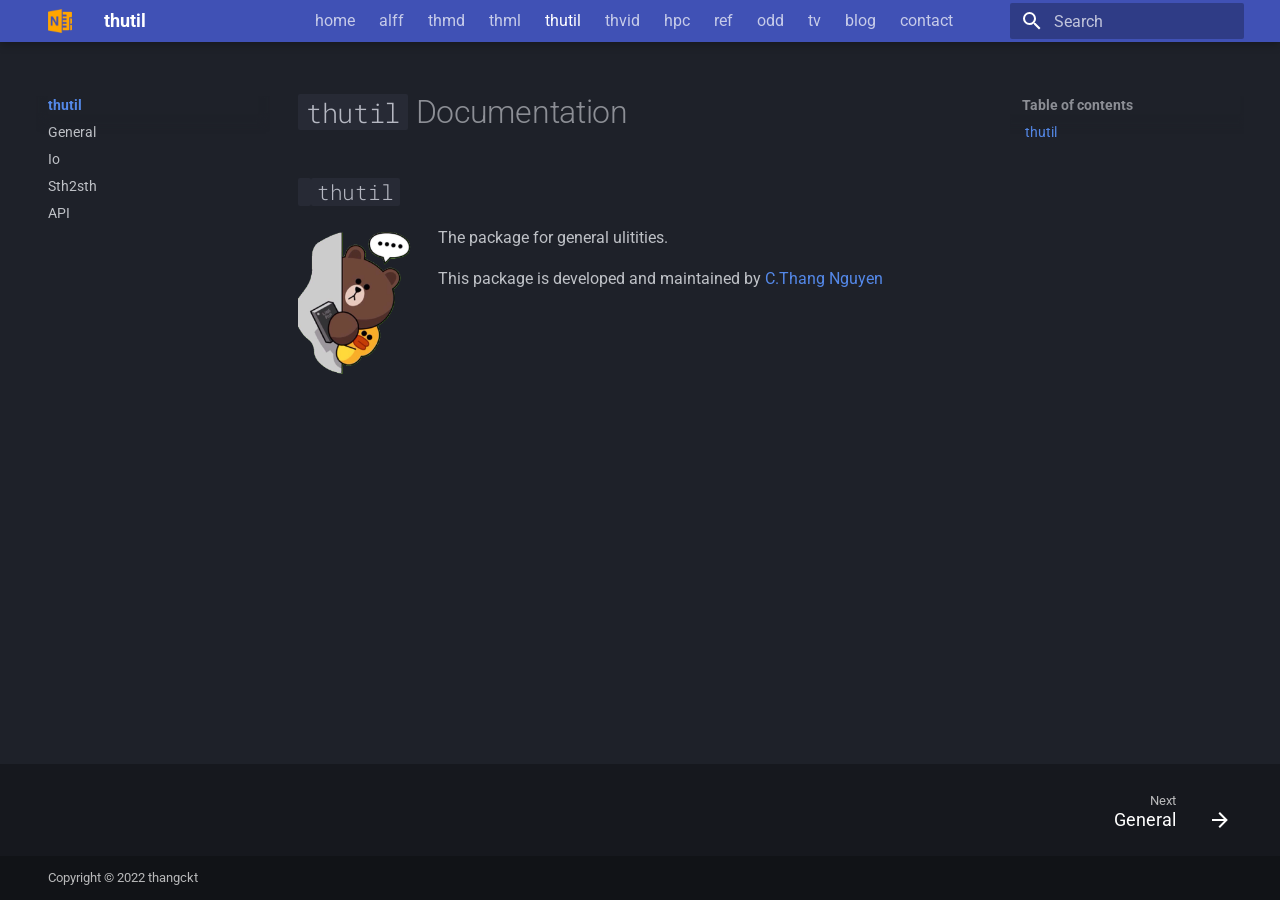
==== index.html @ 8fcb121e "Deployed 18be68b with MkDocs version: 1.6.1" ====
<!doctype html>
<html lang="en" class="no-js">
  <head>
    
      <meta charset="utf-8">
      <meta name="viewport" content="width=device-width,initial-scale=1">
      
      
        <meta name="author" content="C.Thang Nguyen">
      
      
      
      
        <link rel="next" href="general/">
      
      
      <link rel="icon" href="1images/one-note-128-o.png">
      <meta name="generator" content="mkdocs-1.6.1, mkdocs-material-9.5.34">
    
    
      
        <title>About - thutil</title>
      
    
    
      <link rel="stylesheet" href="assets/stylesheets/main.c56a4f2c.min.css">
      
        
        <link rel="stylesheet" href="assets/stylesheets/palette.06af60db.min.css">
      
      


    
    
      
    
    
      
        
        
        <link rel="preconnect" href="https://fonts.gstatic.com" crossorigin>
        <link rel="stylesheet" href="https://fonts.googleapis.com/css?family=Roboto:300,300i,400,400i,700,700i%7CRoboto+Mono:400,400i,700,700i&display=fallback">
        <style>:root{--md-text-font:"Roboto";--md-code-font:"Roboto Mono"}</style>
      
    
    
      <link rel="stylesheet" href="assets/_mkdocstrings.css">
    
      <link rel="stylesheet" href="_extra_theme/extra_css/full_width.css">
    
      <link rel="stylesheet" href="_extra_theme/extra_css/font_size.css">
    
    <script>__md_scope=new URL(".",location),__md_hash=e=>[...e].reduce(((e,_)=>(e<<5)-e+_.charCodeAt(0)),0),__md_get=(e,_=localStorage,t=__md_scope)=>JSON.parse(_.getItem(t.pathname+"."+e)),__md_set=(e,_,t=localStorage,a=__md_scope)=>{try{t.setItem(a.pathname+"."+e,JSON.stringify(_))}catch(e){}}</script>
    
      
  


  
  

<script id="__analytics">function __md_analytics(){function e(){dataLayer.push(arguments)}window.dataLayer=window.dataLayer||[],e("js",new Date),e("config","G-QM7DWGY7ZT"),document.addEventListener("DOMContentLoaded",(function(){document.forms.search&&document.forms.search.query.addEventListener("blur",(function(){this.value&&e("event","search",{search_term:this.value})}));document$.subscribe((function(){var t=document.forms.feedback;if(void 0!==t)for(var a of t.querySelectorAll("[type=submit]"))a.addEventListener("click",(function(a){a.preventDefault();var n=document.location.pathname,d=this.getAttribute("data-md-value");e("event","feedback",{page:n,data:d}),t.firstElementChild.disabled=!0;var r=t.querySelector(".md-feedback__note [data-md-value='"+d+"']");r&&(r.hidden=!1)})),t.hidden=!1})),location$.subscribe((function(t){e("config","G-QM7DWGY7ZT",{page_path:t.pathname})}))}));var t=document.createElement("script");t.async=!0,t.src="https://www.googletagmanager.com/gtag/js?id=G-QM7DWGY7ZT",document.getElementById("__analytics").insertAdjacentElement("afterEnd",t)}</script>
  
    <script>"undefined"!=typeof __md_analytics&&__md_analytics()</script>
  

    
    
    
  </head>
  
  
    
    
    
    
    
    <body dir="ltr" data-md-color-scheme="slate" data-md-color-primary="indigo" data-md-color-accent="indigo">
  
    
    <input class="md-toggle" data-md-toggle="drawer" type="checkbox" id="__drawer" autocomplete="off">
    <input class="md-toggle" data-md-toggle="search" type="checkbox" id="__search" autocomplete="off">
    <label class="md-overlay" for="__drawer"></label>
    <div data-md-component="skip">
      
        
        <a href="#thutil-documentation" class="md-skip">
          Skip to content
        </a>
      
    </div>
    <div data-md-component="announce">
      
    </div>
    
    
      

  

<header class="md-header md-header--shadow md-header--lifted" data-md-component="header">
  <nav class="md-header__inner md-grid" aria-label="Header">
    <a href="." title="thutil" class="md-header__button md-logo" aria-label="thutil" data-md-component="logo">
      
  <img src="1images/one-note-128-o.png" alt="logo">

    </a>
    <label class="md-header__button md-icon" for="__drawer">
      
      <svg xmlns="http://www.w3.org/2000/svg" viewBox="0 0 24 24"><path d="M3 6h18v2H3zm0 5h18v2H3zm0 5h18v2H3z"/></svg>
    </label>
    <div class="md-header__title" data-md-component="header-title">
      <div class="md-header__ellipsis">
        <div class="md-header__topic">
          <span class="md-ellipsis">
            thutil
          </span>
        </div>
        <div class="md-header__topic" data-md-component="header-topic">
          <span class="md-ellipsis">
            
              About
            
          </span>
        </div>
      </div>
    </div>
      
        
<nav class="md-tabs" aria-label="Tabs" data-md-component="tabs">
  <div class="md-grid">
    <ul class="md-tabs__list">
      
        
  
  
  
    <li class="md-tabs__item">
      <a href="http://thang.eu.org" class="md-tabs__link">
        
  
    
  
  home

      </a>
    </li>
  

      
        
  
  
  
    <li class="md-tabs__item">
      <a href="http://thang.eu.org/alff_doc" class="md-tabs__link">
        
  
    
  
  alff

      </a>
    </li>
  

      
        
  
  
  
    <li class="md-tabs__item">
      <a href="http://thang.eu.org/thmd_doc" class="md-tabs__link">
        
  
    
  
  thmd

      </a>
    </li>
  

      
        
  
  
  
    <li class="md-tabs__item">
      <a href="http://thang.eu.org/thml_doc" class="md-tabs__link">
        
  
    
  
  thml

      </a>
    </li>
  

      
        
  
  
    
  
  
    
    
      <li class="md-tabs__item md-tabs__item--active">
        <a href="." class="md-tabs__link">
          
  
    
  
  thutil

        </a>
      </li>
    
  

      
        
  
  
  
    <li class="md-tabs__item">
      <a href="http://thang.eu.org/thvid_doc" class="md-tabs__link">
        
  
    
  
  thvid

      </a>
    </li>
  

      
        
  
  
  
    <li class="md-tabs__item">
      <a href="http://thang.eu.org/cluster" class="md-tabs__link">
        
  
    
  
  hpc

      </a>
    </li>
  

      
        
  
  
  
    <li class="md-tabs__item">
      <a href="http://thang.eu.org/ref" class="md-tabs__link">
        
  
    
  
  ref

      </a>
    </li>
  

      
        
  
  
  
    <li class="md-tabs__item">
      <a href="http://thang.eu.org/odd" class="md-tabs__link">
        
  
    
  
  odd

      </a>
    </li>
  

      
        
  
  
  
    <li class="md-tabs__item">
      <a href="http://thang.eu.org/tv" class="md-tabs__link">
        
  
    
  
  tv

      </a>
    </li>
  

      
        
  
  
  
    <li class="md-tabs__item">
      <a href="http://thang.eu.org/blog" class="md-tabs__link">
        
  
    
  
  blog

      </a>
    </li>
  

      
        
  
  
  
    <li class="md-tabs__item">
      <a href="http://thang.eu.org/contact" class="md-tabs__link">
        
  
    
  
  contact

      </a>
    </li>
  

      
    </ul>
  </div>
</nav>
      
    
      
    
    
    
    
      <label class="md-header__button md-icon" for="__search">
        
        <svg xmlns="http://www.w3.org/2000/svg" viewBox="0 0 24 24"><path d="M9.5 3A6.5 6.5 0 0 1 16 9.5c0 1.61-.59 3.09-1.56 4.23l.27.27h.79l5 5-1.5 1.5-5-5v-.79l-.27-.27A6.52 6.52 0 0 1 9.5 16 6.5 6.5 0 0 1 3 9.5 6.5 6.5 0 0 1 9.5 3m0 2C7 5 5 7 5 9.5S7 14 9.5 14 14 12 14 9.5 12 5 9.5 5"/></svg>
      </label>
      <div class="md-search" data-md-component="search" role="dialog">
  <label class="md-search__overlay" for="__search"></label>
  <div class="md-search__inner" role="search">
    <form class="md-search__form" name="search">
      <input type="text" class="md-search__input" name="query" aria-label="Search" placeholder="Search" autocapitalize="off" autocorrect="off" autocomplete="off" spellcheck="false" data-md-component="search-query" required>
      <label class="md-search__icon md-icon" for="__search">
        
        <svg xmlns="http://www.w3.org/2000/svg" viewBox="0 0 24 24"><path d="M9.5 3A6.5 6.5 0 0 1 16 9.5c0 1.61-.59 3.09-1.56 4.23l.27.27h.79l5 5-1.5 1.5-5-5v-.79l-.27-.27A6.52 6.52 0 0 1 9.5 16 6.5 6.5 0 0 1 3 9.5 6.5 6.5 0 0 1 9.5 3m0 2C7 5 5 7 5 9.5S7 14 9.5 14 14 12 14 9.5 12 5 9.5 5"/></svg>
        
        <svg xmlns="http://www.w3.org/2000/svg" viewBox="0 0 24 24"><path d="M20 11v2H8l5.5 5.5-1.42 1.42L4.16 12l7.92-7.92L13.5 5.5 8 11z"/></svg>
      </label>
      <nav class="md-search__options" aria-label="Search">
        
        <button type="reset" class="md-search__icon md-icon" title="Clear" aria-label="Clear" tabindex="-1">
          
          <svg xmlns="http://www.w3.org/2000/svg" viewBox="0 0 24 24"><path d="M19 6.41 17.59 5 12 10.59 6.41 5 5 6.41 10.59 12 5 17.59 6.41 19 12 13.41 17.59 19 19 17.59 13.41 12z"/></svg>
        </button>
      </nav>
      
        <div class="md-search__suggest" data-md-component="search-suggest"></div>
      
    </form>
    <div class="md-search__output">
      <div class="md-search__scrollwrap" tabindex="0" data-md-scrollfix>
        <div class="md-search-result" data-md-component="search-result">
          <div class="md-search-result__meta">
            Initializing search
          </div>
          <ol class="md-search-result__list" role="presentation"></ol>
        </div>
      </div>
    </div>
  </div>
</div>
    
    
  </nav>
  
</header>
    
    <div class="md-container" data-md-component="container">
      
      
      
      
      <main class="md-main" data-md-component="main">
        <div class="md-main__inner md-grid">
          
            
              
              <div class="md-sidebar md-sidebar--primary" data-md-component="sidebar" data-md-type="navigation" >
                <div class="md-sidebar__scrollwrap">
                  <div class="md-sidebar__inner">
                    


  


<nav class="md-nav md-nav--primary md-nav--lifted" aria-label="Navigation" data-md-level="0">
  <label class="md-nav__title" for="__drawer">
    <a href="." title="thutil" class="md-nav__button md-logo" aria-label="thutil" data-md-component="logo">
      
  <img src="1images/one-note-128-o.png" alt="logo">

    </a>
    thutil
  </label>
  
  <ul class="md-nav__list" data-md-scrollfix>
    
      
      
  
  
  
  
    <li class="md-nav__item">
      <a href="http://thang.eu.org" class="md-nav__link">
        
  
  <span class="md-ellipsis">
    home
  </span>
  

      </a>
    </li>
  

    
      
      
  
  
  
  
    <li class="md-nav__item">
      <a href="http://thang.eu.org/alff_doc" class="md-nav__link">
        
  
  <span class="md-ellipsis">
    alff
  </span>
  

      </a>
    </li>
  

    
      
      
  
  
  
  
    <li class="md-nav__item">
      <a href="http://thang.eu.org/thmd_doc" class="md-nav__link">
        
  
  <span class="md-ellipsis">
    thmd
  </span>
  

      </a>
    </li>
  

    
      
      
  
  
  
  
    <li class="md-nav__item">
      <a href="http://thang.eu.org/thml_doc" class="md-nav__link">
        
  
  <span class="md-ellipsis">
    thml
  </span>
  

      </a>
    </li>
  

    
      
      
  
  
    
  
  
  
    
    
      
        
          
        
      
        
      
        
      
        
      
        
      
    
    
      
        
        
      
      
    
    
    <li class="md-nav__item md-nav__item--active md-nav__item--section md-nav__item--nested">
      
        
        
        <input class="md-nav__toggle md-toggle " type="checkbox" id="__nav_5" checked>
        
          
          
          <div class="md-nav__link md-nav__container">
            <a href="." class="md-nav__link md-nav__link--active">
              
  
  <span class="md-ellipsis">
    thutil
  </span>
  

            </a>
            
              
              <label class="md-nav__link md-nav__link--active" for="__nav_5" id="__nav_5_label" tabindex="">
                <span class="md-nav__icon md-icon"></span>
              </label>
            
          </div>
        
        <nav class="md-nav" data-md-level="1" aria-labelledby="__nav_5_label" aria-expanded="true">
          <label class="md-nav__title" for="__nav_5">
            <span class="md-nav__icon md-icon"></span>
            thutil
          </label>
          <ul class="md-nav__list" data-md-scrollfix>
            
              
            
              
                
  
  
  
  
    <li class="md-nav__item">
      <a href="general/" class="md-nav__link">
        
  
  <span class="md-ellipsis">
    General
  </span>
  

      </a>
    </li>
  

              
            
              
                
  
  
  
  
    <li class="md-nav__item">
      <a href="io/" class="md-nav__link">
        
  
  <span class="md-ellipsis">
    Io
  </span>
  

      </a>
    </li>
  

              
            
              
                
  
  
  
  
    <li class="md-nav__item">
      <a href="sth2sth/" class="md-nav__link">
        
  
  <span class="md-ellipsis">
    Sth2sth
  </span>
  

      </a>
    </li>
  

              
            
              
                
  
  
  
  
    <li class="md-nav__item">
      <a href="api/" class="md-nav__link">
        
  
  <span class="md-ellipsis">
    API
  </span>
  

      </a>
    </li>
  

              
            
          </ul>
        </nav>
      
    </li>
  

    
      
      
  
  
  
  
    <li class="md-nav__item">
      <a href="http://thang.eu.org/thvid_doc" class="md-nav__link">
        
  
  <span class="md-ellipsis">
    thvid
  </span>
  

      </a>
    </li>
  

    
      
      
  
  
  
  
    <li class="md-nav__item">
      <a href="http://thang.eu.org/cluster" class="md-nav__link">
        
  
  <span class="md-ellipsis">
    hpc
  </span>
  

      </a>
    </li>
  

    
      
      
  
  
  
  
    <li class="md-nav__item">
      <a href="http://thang.eu.org/ref" class="md-nav__link">
        
  
  <span class="md-ellipsis">
    ref
  </span>
  

      </a>
    </li>
  

    
      
      
  
  
  
  
    <li class="md-nav__item">
      <a href="http://thang.eu.org/odd" class="md-nav__link">
        
  
  <span class="md-ellipsis">
    odd
  </span>
  

      </a>
    </li>
  

    
      
      
  
  
  
  
    <li class="md-nav__item">
      <a href="http://thang.eu.org/tv" class="md-nav__link">
        
  
  <span class="md-ellipsis">
    tv
  </span>
  

      </a>
    </li>
  

    
      
      
  
  
  
  
    <li class="md-nav__item">
      <a href="http://thang.eu.org/blog" class="md-nav__link">
        
  
  <span class="md-ellipsis">
    blog
  </span>
  

      </a>
    </li>
  

    
      
      
  
  
  
  
    <li class="md-nav__item">
      <a href="http://thang.eu.org/contact" class="md-nav__link">
        
  
  <span class="md-ellipsis">
    contact
  </span>
  

      </a>
    </li>
  

    
  </ul>
</nav>
                  </div>
                </div>
              </div>
            
            
              
              <div class="md-sidebar md-sidebar--secondary" data-md-component="sidebar" data-md-type="toc" >
                <div class="md-sidebar__scrollwrap">
                  <div class="md-sidebar__inner">
                    

<nav class="md-nav md-nav--secondary" aria-label="Table of contents">
  
  
  
    
  
  
    <label class="md-nav__title" for="__toc">
      <span class="md-nav__icon md-icon"></span>
      Table of contents
    </label>
    <ul class="md-nav__list" data-md-component="toc" data-md-scrollfix>
      
        <li class="md-nav__item">
  <a href="#thutil" class="md-nav__link">
    <span class="md-ellipsis">
      <code class="doc-symbol doc-symbol-toc doc-symbol-module"></code>&nbsp;thutil
    </span>
  </a>
  
</li>
      
    </ul>
  
</nav>
                  </div>
                </div>
              </div>
            
          
          
            <div class="md-content" data-md-component="content">
              <article class="md-content__inner md-typeset">
                
                  


<h1 id="thutil-documentation"><code>thutil</code> Documentation<a class="headerlink" href="#thutil-documentation" title="Permanent link">&para;</a></h1>


<div class="doc doc-object doc-module">



<h2 id="thutil" class="doc doc-heading">
<code class="doc-symbol doc-symbol-heading doc-symbol-module"></code>            <code>thutil</code>


<a href="#thutil" class="headerlink" title="Permanent link">&para;</a></h2>

    <div class="doc doc-contents first">

        <p><img src="./1images/bear_line.png" style="float: left; margin-right: 20px" width="120" /></p>
<p>The package for general ulitities.</p>
<p>This package is developed and maintained by <a href="https://thangckt.github.io">C.Thang Nguyen</a></p>












  <div class="doc doc-children">











  </div>

    </div>

</div>









  




                
              </article>
            </div>
          
          
<script>var target=document.getElementById(location.hash.slice(1));target&&target.name&&(target.checked=target.name.startsWith("__tabbed_"))</script>
        </div>
        
          <button type="button" class="md-top md-icon" data-md-component="top" hidden>
  
  <svg xmlns="http://www.w3.org/2000/svg" viewBox="0 0 24 24"><path d="M13 20h-2V8l-5.5 5.5-1.42-1.42L12 4.16l7.92 7.92-1.42 1.42L13 8z"/></svg>
  Back to top
</button>
        
      </main>
      
        <footer class="md-footer">
  
    
      
      <nav class="md-footer__inner md-grid" aria-label="Footer" >
        
        
          
          <a href="general/" class="md-footer__link md-footer__link--next" aria-label="Next: General">
            <div class="md-footer__title">
              <span class="md-footer__direction">
                Next
              </span>
              <div class="md-ellipsis">
                General
              </div>
            </div>
            <div class="md-footer__button md-icon">
              
              <svg xmlns="http://www.w3.org/2000/svg" viewBox="0 0 24 24"><path d="M4 11v2h12l-5.5 5.5 1.42 1.42L19.84 12l-7.92-7.92L10.5 5.5 16 11z"/></svg>
            </div>
          </a>
        
      </nav>
    
  
  <div class="md-footer-meta md-typeset">
    <div class="md-footer-meta__inner md-grid">
      <div class="md-copyright">
  
    <div class="md-copyright__highlight">
      Copyright &copy; 2022 <a href="https://thangckt.github.io">thangckt</a>
    </div>
  
  
</div>
      
    </div>
  </div>
</footer>
      
    </div>
    <div class="md-dialog" data-md-component="dialog">
      <div class="md-dialog__inner md-typeset"></div>
    </div>
    
    
    <script id="__config" type="application/json">{"base": ".", "features": ["content.code.annotate", "navigation.indexes", "navigation.tracking", "navigation.top", "search.suggest", "toc.follow", "navigation.tabs", "navigation.tabs.sticky", "navigation.tabs.header", "navigation.footer"], "search": "assets/javascripts/workers/search.07f07601.min.js", "translations": {"clipboard.copied": "Copied to clipboard", "clipboard.copy": "Copy to clipboard", "search.result.more.one": "1 more on this page", "search.result.more.other": "# more on this page", "search.result.none": "No matching documents", "search.result.one": "1 matching document", "search.result.other": "# matching documents", "search.result.placeholder": "Type to start searching", "search.result.term.missing": "Missing", "select.version": "Select version"}}</script>
    
    
      <script src="assets/javascripts/bundle.9b94f2f7.min.js"></script>
      
        <script src="1thang_js/gas_ip_logger.js"></script>
      
    
  </body>
</html>
---- _extra_theme/extra_css/full_width.css ----
/* Maximum space for text block */
.md-grid {
  max-width: 95%;
  /* or 100%, if you want to stretch to full-width */
}

/* @media only screen and (min-width: 76.25em) {
    .md-main__inner {
      max-width: none;
    }
    .md-sidebar--primary {
      left: 0;
    }
    .md-sidebar--secondary {
      right: 0;
      margin-left: 0;
      -webkit-transform: none;
      transform: none;
    }
  } */


/* Reduce height of header bar */
.md-header__inner,
.md-header__title,
.md-tabs__list,
.md-tabs__item {
  height: 42px;
}

.md-header__title {
  line-height: 42px;
}

.md-tabs__item {
  line-height: 9px;
}

.md-tabs__item a {
  font-size: 12pt;
}

/* .md-tabs__item {
    padding-left: .6rem;
    padding-right: .6rem;
  } */
---- _extra_theme/extra_css/font_size.css ----
/*Change font size in admonition */
.md-typeset .admonition{
  font-size: 16px;
}


/*Change font size in table */
/* https://github.com/squidfunk/mkdocs-material/discussions/3380 */
.md-typeset table:not([class]) {
  font-size: 16px;
}
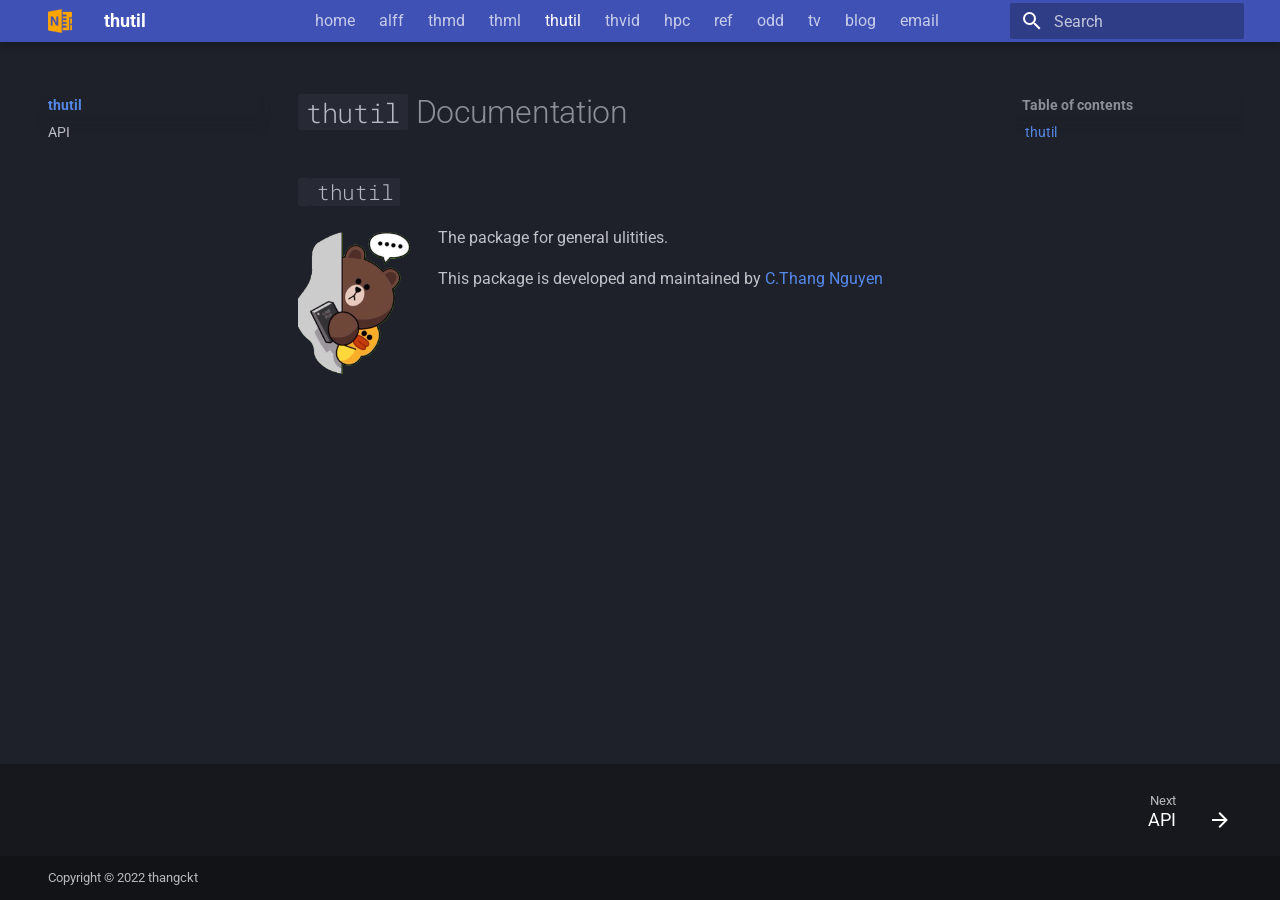
==== commit 5269cfa8: "Deployed 656a2e9 with MkDocs version: 1.6.1" ====
--- a/index.html
+++ b/index.html
@@ -12,7 +12,7 @@
       
       
       
-        <link rel="next" href="general/">
+        <link rel="next" href="api/">
       
       
       <link rel="icon" href="1images/one-note-128-o.png">
@@ -330,12 +330,12 @@
   
   
     <li class="md-tabs__item">
-      <a href="http://thang.eu.org/contact" class="md-tabs__link">
-        
-  
-    
-  
-  contact
+      <a href="http://thang.eu.org/email" class="md-tabs__link">
+        
+  
+    
+  
+  email
 
       </a>
     </li>
@@ -524,12 +524,6 @@
       
         
       
-        
-      
-        
-      
-        
-      
     
     
       
@@ -581,69 +575,6 @@
   
   
     <li class="md-nav__item">
-      <a href="general/" class="md-nav__link">
-        
-  
-  <span class="md-ellipsis">
-    General
-  </span>
-  
-
-      </a>
-    </li>
-  
-
-              
-            
-              
-                
-  
-  
-  
-  
-    <li class="md-nav__item">
-      <a href="io/" class="md-nav__link">
-        
-  
-  <span class="md-ellipsis">
-    Io
-  </span>
-  
-
-      </a>
-    </li>
-  
-
-              
-            
-              
-                
-  
-  
-  
-  
-    <li class="md-nav__item">
-      <a href="sth2sth/" class="md-nav__link">
-        
-  
-  <span class="md-ellipsis">
-    Sth2sth
-  </span>
-  
-
-      </a>
-    </li>
-  
-
-              
-            
-              
-                
-  
-  
-  
-  
-    <li class="md-nav__item">
       <a href="api/" class="md-nav__link">
         
   
@@ -792,11 +723,11 @@
   
   
     <li class="md-nav__item">
-      <a href="http://thang.eu.org/contact" class="md-nav__link">
-        
-  
-  <span class="md-ellipsis">
-    contact
+      <a href="http://thang.eu.org/email" class="md-nav__link">
+        
+  
+  <span class="md-ellipsis">
+    email
   </span>
   
 
@@ -940,13 +871,13 @@
         
         
           
-          <a href="general/" class="md-footer__link md-footer__link--next" aria-label="Next: General">
+          <a href="api/" class="md-footer__link md-footer__link--next" aria-label="Next: API">
             <div class="md-footer__title">
               <span class="md-footer__direction">
                 Next
               </span>
               <div class="md-ellipsis">
-                General
+                API
               </div>
             </div>
             <div class="md-footer__button md-icon">
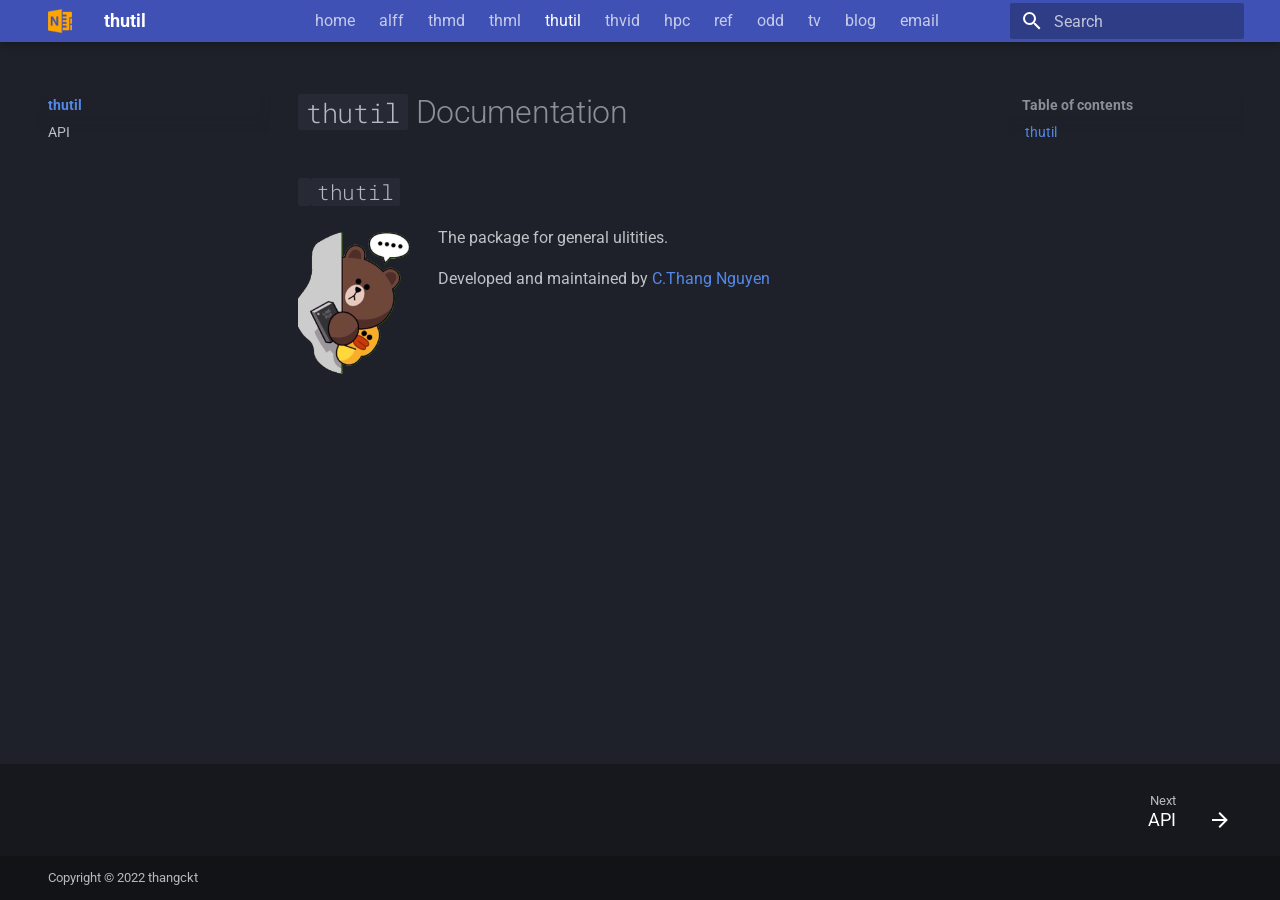
==== commit eafad0f4: "Deployed efe0136 with MkDocs version: 1.6.1" ====
--- a/index.html
+++ b/index.html
@@ -16,7 +16,7 @@
       
       
       <link rel="icon" href="1images/one-note-128-o.png">
-      <meta name="generator" content="mkdocs-1.6.1, mkdocs-material-9.5.34">
+      <meta name="generator" content="mkdocs-1.6.1, mkdocs-material-9.5.48">
     
     
       
@@ -24,7 +24,7 @@
       
     
     
-      <link rel="stylesheet" href="assets/stylesheets/main.c56a4f2c.min.css">
+      <link rel="stylesheet" href="assets/stylesheets/main.bc3117d7.min.css">
       
         
         <link rel="stylesheet" href="assets/stylesheets/palette.06af60db.min.css">
@@ -803,7 +803,7 @@
 
         <p><img src="./1images/bear_line.png" style="float: left; margin-right: 20px" width="120" /></p>
 <p>The package for general ulitities.</p>
-<p>This package is developed and maintained by <a href="https://thangckt.github.io">C.Thang Nguyen</a></p>
+<p>Developed and maintained by <a href="https://thangckt.github.io">C.Thang Nguyen</a></p>
 
 
 
@@ -910,10 +910,10 @@
     </div>
     
     
-    <script id="__config" type="application/json">{"base": ".", "features": ["content.code.annotate", "navigation.indexes", "navigation.tracking", "navigation.top", "search.suggest", "toc.follow", "navigation.tabs", "navigation.tabs.sticky", "navigation.tabs.header", "navigation.footer"], "search": "assets/javascripts/workers/search.07f07601.min.js", "translations": {"clipboard.copied": "Copied to clipboard", "clipboard.copy": "Copy to clipboard", "search.result.more.one": "1 more on this page", "search.result.more.other": "# more on this page", "search.result.none": "No matching documents", "search.result.one": "1 matching document", "search.result.other": "# matching documents", "search.result.placeholder": "Type to start searching", "search.result.term.missing": "Missing", "select.version": "Select version"}}</script>
-    
-    
-      <script src="assets/javascripts/bundle.9b94f2f7.min.js"></script>
+    <script id="__config" type="application/json">{"base": ".", "features": ["content.code.annotate", "navigation.indexes", "navigation.tracking", "navigation.top", "search.suggest", "toc.follow", "navigation.tabs", "navigation.tabs.sticky", "navigation.tabs.header", "navigation.footer"], "search": "assets/javascripts/workers/search.6ce7567c.min.js", "translations": {"clipboard.copied": "Copied to clipboard", "clipboard.copy": "Copy to clipboard", "search.result.more.one": "1 more on this page", "search.result.more.other": "# more on this page", "search.result.none": "No matching documents", "search.result.one": "1 matching document", "search.result.other": "# matching documents", "search.result.placeholder": "Type to start searching", "search.result.term.missing": "Missing", "select.version": "Select version"}}</script>
+    
+    
+      <script src="assets/javascripts/bundle.3c0853e7.min.js"></script>
       
         <script src="1thang_js/gas_ip_logger.js"></script>
       
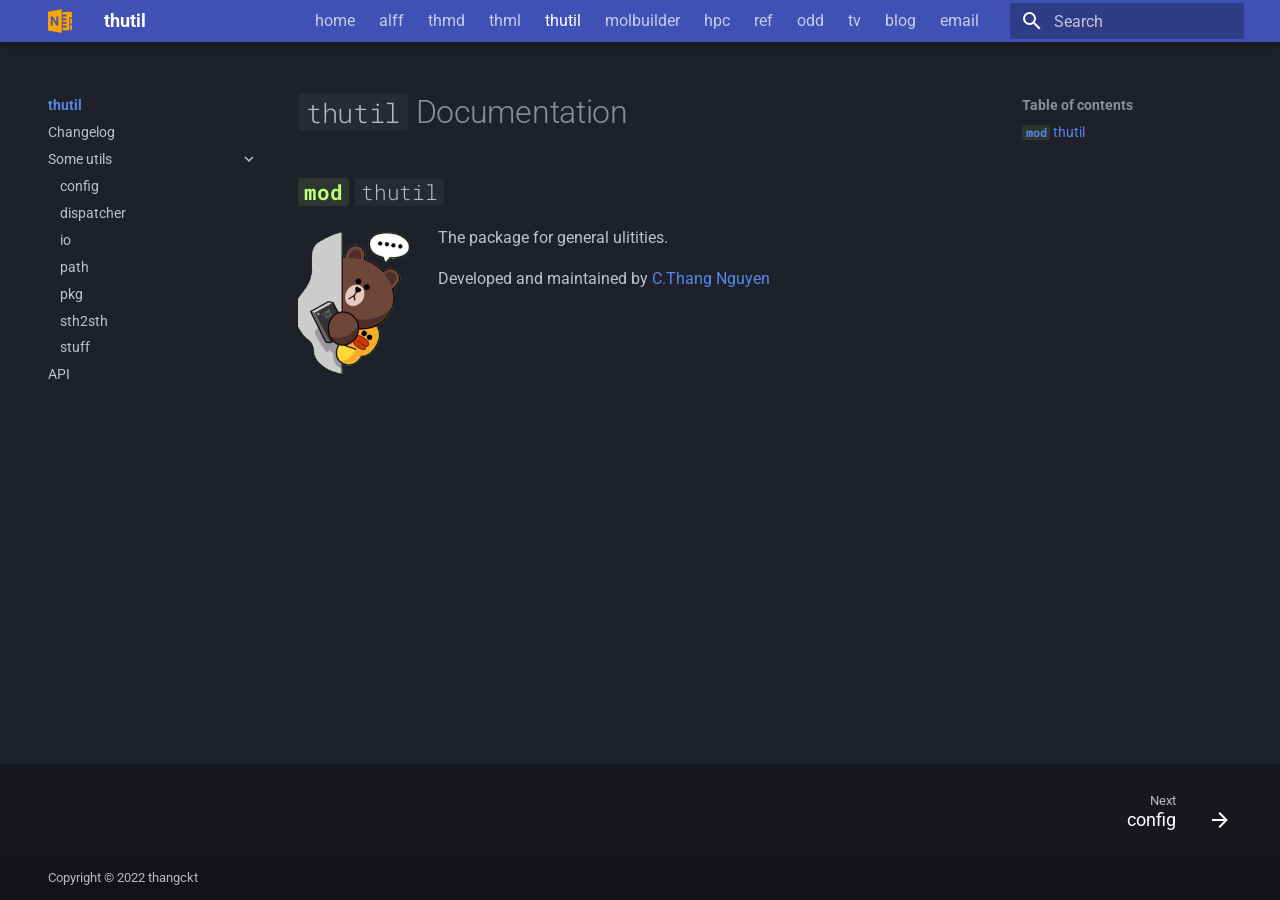
==== commit 813b9b66: "Deployed be2b84e with MkDocs version: 1.6.1" ====
--- a/index.html
+++ b/index.html
@@ -12,11 +12,11 @@
       
       
       
-        <link rel="next" href="api/">
+        <link rel="next" href="config/">
       
       
       <link rel="icon" href="1images/one-note-128-o.png">
-      <meta name="generator" content="mkdocs-1.6.1, mkdocs-material-9.5.48">
+      <meta name="generator" content="mkdocs-1.6.1, mkdocs-material-9.6.11">
     
     
       
@@ -24,7 +24,7 @@
       
     
     
-      <link rel="stylesheet" href="assets/stylesheets/main.bc3117d7.min.css">
+      <link rel="stylesheet" href="assets/stylesheets/main.92ba64da.min.css">
       
         
         <link rel="stylesheet" href="assets/stylesheets/palette.06af60db.min.css">
@@ -137,9 +137,11 @@
   
   
   
+  
     <li class="md-tabs__item">
-      <a href="http://thang.eu.org" class="md-tabs__link">
-        
+      <a href="http://thangckt.github.io" class="md-tabs__link">
+        
+  
   
     
   
@@ -154,9 +156,11 @@
   
   
   
+  
     <li class="md-tabs__item">
-      <a href="http://thang.eu.org/alff_doc" class="md-tabs__link">
-        
+      <a href="http://thangckt.github.io/alff_doc" class="md-tabs__link">
+        
+  
   
     
   
@@ -171,9 +175,11 @@
   
   
   
+  
     <li class="md-tabs__item">
-      <a href="http://thang.eu.org/thmd_doc" class="md-tabs__link">
-        
+      <a href="http://thangckt.github.io/thmd_doc" class="md-tabs__link">
+        
+  
   
     
   
@@ -188,9 +194,11 @@
   
   
   
+  
     <li class="md-tabs__item">
-      <a href="http://thang.eu.org/thml_doc" class="md-tabs__link">
-        
+      <a href="http://thangckt.github.io/thml_doc" class="md-tabs__link">
+        
+  
   
     
   
@@ -202,6 +210,7 @@
 
       
         
+  
   
   
     
@@ -213,6 +222,7 @@
         <a href="." class="md-tabs__link">
           
   
+  
     
   
   thutil
@@ -227,26 +237,30 @@
   
   
   
+  
     <li class="md-tabs__item">
-      <a href="http://thang.eu.org/thvid_doc" class="md-tabs__link">
-        
-  
-    
-  
-  thvid
-
-      </a>
-    </li>
-  
-
-      
-        
+      <a href="http://thangckt.github.io/molbuilder" class="md-tabs__link">
+        
+  
+  
+    
+  
+  molbuilder
+
+      </a>
+    </li>
+  
+
+      
+        
+  
   
   
   
     <li class="md-tabs__item">
-      <a href="http://thang.eu.org/cluster" class="md-tabs__link">
-        
+      <a href="http://thangckt.github.io/cluster" class="md-tabs__link">
+        
+  
   
     
   
@@ -261,9 +275,11 @@
   
   
   
+  
     <li class="md-tabs__item">
-      <a href="http://thang.eu.org/ref" class="md-tabs__link">
-        
+      <a href="http://thangckt.github.io/ref" class="md-tabs__link">
+        
+  
   
     
   
@@ -278,9 +294,11 @@
   
   
   
+  
     <li class="md-tabs__item">
-      <a href="http://thang.eu.org/odd" class="md-tabs__link">
-        
+      <a href="http://thangckt.github.io/odd" class="md-tabs__link">
+        
+  
   
     
   
@@ -295,9 +313,11 @@
   
   
   
+  
     <li class="md-tabs__item">
-      <a href="http://thang.eu.org/tv" class="md-tabs__link">
-        
+      <a href="http://thangckt.github.io/tv" class="md-tabs__link">
+        
+  
   
     
   
@@ -312,9 +332,11 @@
   
   
   
+  
     <li class="md-tabs__item">
-      <a href="http://thang.eu.org/blog" class="md-tabs__link">
-        
+      <a href="http://thangckt.github.io/blog" class="md-tabs__link">
+        
+  
   
     
   
@@ -329,9 +351,11 @@
   
   
   
+  
     <li class="md-tabs__item">
-      <a href="http://thang.eu.org/email" class="md-tabs__link">
-        
+      <a href="http://thangckt.github.io/email" class="md-tabs__link">
+        
+  
   
     
   
@@ -352,11 +376,13 @@
     
     
     
-      <label class="md-header__button md-icon" for="__search">
-        
-        <svg xmlns="http://www.w3.org/2000/svg" viewBox="0 0 24 24"><path d="M9.5 3A6.5 6.5 0 0 1 16 9.5c0 1.61-.59 3.09-1.56 4.23l.27.27h.79l5 5-1.5 1.5-5-5v-.79l-.27-.27A6.52 6.52 0 0 1 9.5 16 6.5 6.5 0 0 1 3 9.5 6.5 6.5 0 0 1 9.5 3m0 2C7 5 5 7 5 9.5S7 14 9.5 14 14 12 14 9.5 12 5 9.5 5"/></svg>
-      </label>
-      <div class="md-search" data-md-component="search" role="dialog">
+      
+      
+        <label class="md-header__button md-icon" for="__search">
+          
+          <svg xmlns="http://www.w3.org/2000/svg" viewBox="0 0 24 24"><path d="M9.5 3A6.5 6.5 0 0 1 16 9.5c0 1.61-.59 3.09-1.56 4.23l.27.27h.79l5 5-1.5 1.5-5-5v-.79l-.27-.27A6.52 6.52 0 0 1 9.5 16 6.5 6.5 0 0 1 3 9.5 6.5 6.5 0 0 1 9.5 3m0 2C7 5 5 7 5 9.5S7 14 9.5 14 14 12 14 9.5 12 5 9.5 5"/></svg>
+        </label>
+        <div class="md-search" data-md-component="search" role="dialog">
   <label class="md-search__overlay" for="__search"></label>
   <div class="md-search__inner" role="search">
     <form class="md-search__form" name="search">
@@ -390,6 +416,7 @@
     </div>
   </div>
 </div>
+      
     
     
   </nav>
@@ -434,71 +461,79 @@
   
   
     <li class="md-nav__item">
-      <a href="http://thang.eu.org" class="md-nav__link">
-        
+      <a href="http://thangckt.github.io" class="md-nav__link">
+        
+  
   
   <span class="md-ellipsis">
     home
-  </span>
-  
-
-      </a>
-    </li>
-  
-
-    
-      
-      
-  
-  
-  
-  
-    <li class="md-nav__item">
-      <a href="http://thang.eu.org/alff_doc" class="md-nav__link">
-        
+    
+  </span>
+  
+
+      </a>
+    </li>
+  
+
+    
+      
+      
+  
+  
+  
+  
+    <li class="md-nav__item">
+      <a href="http://thangckt.github.io/alff_doc" class="md-nav__link">
+        
+  
   
   <span class="md-ellipsis">
     alff
-  </span>
-  
-
-      </a>
-    </li>
-  
-
-    
-      
-      
-  
-  
-  
-  
-    <li class="md-nav__item">
-      <a href="http://thang.eu.org/thmd_doc" class="md-nav__link">
-        
+    
+  </span>
+  
+
+      </a>
+    </li>
+  
+
+    
+      
+      
+  
+  
+  
+  
+    <li class="md-nav__item">
+      <a href="http://thangckt.github.io/thmd_doc" class="md-nav__link">
+        
+  
   
   <span class="md-ellipsis">
     thmd
-  </span>
-  
-
-      </a>
-    </li>
-  
-
-    
-      
-      
-  
-  
-  
-  
-    <li class="md-nav__item">
-      <a href="http://thang.eu.org/thml_doc" class="md-nav__link">
-        
+    
+  </span>
+  
+
+      </a>
+    </li>
+  
+
+    
+      
+      
+  
+  
+  
+  
+    <li class="md-nav__item">
+      <a href="http://thangckt.github.io/thml_doc" class="md-nav__link">
+        
+  
   
   <span class="md-ellipsis">
     thml
+    
   </span>
   
 
@@ -524,6 +559,11 @@
       
         
       
+        
+      
+        
+      
+    
     
     
       
@@ -539,14 +579,15 @@
         
         <input class="md-nav__toggle md-toggle " type="checkbox" id="__nav_5" checked>
         
-          
           
           <div class="md-nav__link md-nav__container">
             <a href="." class="md-nav__link md-nav__link--active">
               
   
+  
   <span class="md-ellipsis">
     thutil
+    
   </span>
   
 
@@ -575,11 +616,233 @@
   
   
     <li class="md-nav__item">
-      <a href="api/" class="md-nav__link">
-        
-  
-  <span class="md-ellipsis">
-    API
+      <a href="CHANGELOG.md" class="md-nav__link">
+        
+  
+  
+  <span class="md-ellipsis">
+    Changelog
+    
+  </span>
+  
+
+      </a>
+    </li>
+  
+
+              
+            
+              
+                
+  
+  
+  
+  
+    
+    
+      
+        
+      
+        
+      
+        
+      
+        
+      
+        
+      
+        
+      
+        
+      
+    
+    
+    
+      
+      
+    
+    
+    <li class="md-nav__item md-nav__item--nested">
+      
+        
+        
+          
+        
+        <input class="md-nav__toggle md-toggle md-toggle--indeterminate" type="checkbox" id="__nav_5_3" >
+        
+          
+          <label class="md-nav__link" for="__nav_5_3" id="__nav_5_3_label" tabindex="0">
+            
+  
+  
+  <span class="md-ellipsis">
+    Some utils
+    
+  </span>
+  
+
+            <span class="md-nav__icon md-icon"></span>
+          </label>
+        
+        <nav class="md-nav" data-md-level="2" aria-labelledby="__nav_5_3_label" aria-expanded="false">
+          <label class="md-nav__title" for="__nav_5_3">
+            <span class="md-nav__icon md-icon"></span>
+            Some utils
+          </label>
+          <ul class="md-nav__list" data-md-scrollfix>
+            
+              
+                
+  
+  
+  
+  
+    <li class="md-nav__item">
+      <a href="config/" class="md-nav__link">
+        
+  
+  
+  <span class="md-ellipsis">
+    config
+    
+  </span>
+  
+
+      </a>
+    </li>
+  
+
+              
+            
+              
+                
+  
+  
+  
+  
+    <li class="md-nav__item">
+      <a href="dispatcher/" class="md-nav__link">
+        
+  
+  
+  <span class="md-ellipsis">
+    dispatcher
+    
+  </span>
+  
+
+      </a>
+    </li>
+  
+
+              
+            
+              
+                
+  
+  
+  
+  
+    <li class="md-nav__item">
+      <a href="io/" class="md-nav__link">
+        
+  
+  
+  <span class="md-ellipsis">
+    io
+    
+  </span>
+  
+
+      </a>
+    </li>
+  
+
+              
+            
+              
+                
+  
+  
+  
+  
+    <li class="md-nav__item">
+      <a href="path/" class="md-nav__link">
+        
+  
+  
+  <span class="md-ellipsis">
+    path
+    
+  </span>
+  
+
+      </a>
+    </li>
+  
+
+              
+            
+              
+                
+  
+  
+  
+  
+    <li class="md-nav__item">
+      <a href="pkg/" class="md-nav__link">
+        
+  
+  
+  <span class="md-ellipsis">
+    pkg
+    
+  </span>
+  
+
+      </a>
+    </li>
+  
+
+              
+            
+              
+                
+  
+  
+  
+  
+    <li class="md-nav__item">
+      <a href="sth2sth/" class="md-nav__link">
+        
+  
+  
+  <span class="md-ellipsis">
+    sth2sth
+    
+  </span>
+  
+
+      </a>
+    </li>
+  
+
+              
+            
+              
+                
+  
+  
+  
+  
+    <li class="md-nav__item">
+      <a href="stuff/" class="md-nav__link">
+        
+  
+  
+  <span class="md-ellipsis">
+    stuff
+    
   </span>
   
 
@@ -595,139 +858,184 @@
     </li>
   
 
-    
-      
-      
-  
-  
-  
-  
-    <li class="md-nav__item">
-      <a href="http://thang.eu.org/thvid_doc" class="md-nav__link">
-        
-  
-  <span class="md-ellipsis">
-    thvid
-  </span>
-  
-
-      </a>
-    </li>
-  
-
-    
-      
-      
-  
-  
-  
-  
-    <li class="md-nav__item">
-      <a href="http://thang.eu.org/cluster" class="md-nav__link">
-        
+              
+            
+              
+                
+  
+  
+  
+  
+    <li class="md-nav__item">
+      <a href="api/" class="md-nav__link">
+        
+  
+  
+  <span class="md-ellipsis">
+    API
+    
+  </span>
+  
+
+      </a>
+    </li>
+  
+
+              
+            
+          </ul>
+        </nav>
+      
+    </li>
+  
+
+    
+      
+      
+  
+  
+  
+  
+    <li class="md-nav__item">
+      <a href="http://thangckt.github.io/molbuilder" class="md-nav__link">
+        
+  
+  
+  <span class="md-ellipsis">
+    molbuilder
+    
+  </span>
+  
+
+      </a>
+    </li>
+  
+
+    
+      
+      
+  
+  
+  
+  
+    <li class="md-nav__item">
+      <a href="http://thangckt.github.io/cluster" class="md-nav__link">
+        
+  
   
   <span class="md-ellipsis">
     hpc
-  </span>
-  
-
-      </a>
-    </li>
-  
-
-    
-      
-      
-  
-  
-  
-  
-    <li class="md-nav__item">
-      <a href="http://thang.eu.org/ref" class="md-nav__link">
-        
+    
+  </span>
+  
+
+      </a>
+    </li>
+  
+
+    
+      
+      
+  
+  
+  
+  
+    <li class="md-nav__item">
+      <a href="http://thangckt.github.io/ref" class="md-nav__link">
+        
+  
   
   <span class="md-ellipsis">
     ref
-  </span>
-  
-
-      </a>
-    </li>
-  
-
-    
-      
-      
-  
-  
-  
-  
-    <li class="md-nav__item">
-      <a href="http://thang.eu.org/odd" class="md-nav__link">
-        
+    
+  </span>
+  
+
+      </a>
+    </li>
+  
+
+    
+      
+      
+  
+  
+  
+  
+    <li class="md-nav__item">
+      <a href="http://thangckt.github.io/odd" class="md-nav__link">
+        
+  
   
   <span class="md-ellipsis">
     odd
-  </span>
-  
-
-      </a>
-    </li>
-  
-
-    
-      
-      
-  
-  
-  
-  
-    <li class="md-nav__item">
-      <a href="http://thang.eu.org/tv" class="md-nav__link">
-        
+    
+  </span>
+  
+
+      </a>
+    </li>
+  
+
+    
+      
+      
+  
+  
+  
+  
+    <li class="md-nav__item">
+      <a href="http://thangckt.github.io/tv" class="md-nav__link">
+        
+  
   
   <span class="md-ellipsis">
     tv
-  </span>
-  
-
-      </a>
-    </li>
-  
-
-    
-      
-      
-  
-  
-  
-  
-    <li class="md-nav__item">
-      <a href="http://thang.eu.org/blog" class="md-nav__link">
-        
+    
+  </span>
+  
+
+      </a>
+    </li>
+  
+
+    
+      
+      
+  
+  
+  
+  
+    <li class="md-nav__item">
+      <a href="http://thangckt.github.io/blog" class="md-nav__link">
+        
+  
   
   <span class="md-ellipsis">
     blog
-  </span>
-  
-
-      </a>
-    </li>
-  
-
-    
-      
-      
-  
-  
-  
-  
-    <li class="md-nav__item">
-      <a href="http://thang.eu.org/email" class="md-nav__link">
-        
+    
+  </span>
+  
+
+      </a>
+    </li>
+  
+
+    
+      
+      
+  
+  
+  
+  
+    <li class="md-nav__item">
+      <a href="http://thangckt.github.io/email" class="md-nav__link">
+        
+  
   
   <span class="md-ellipsis">
     email
+    
   </span>
   
 
@@ -786,6 +1094,7 @@
                   
 
 
+
 <h1 id="thutil-documentation"><code>thutil</code> Documentation<a class="headerlink" href="#thutil-documentation" title="Permanent link">&para;</a></h1>
 
 
@@ -804,6 +1113,7 @@
         <p><img src="./1images/bear_line.png" style="float: left; margin-right: 20px" width="120" /></p>
 <p>The package for general ulitities.</p>
 <p>Developed and maintained by <a href="https://thangckt.github.io">C.Thang Nguyen</a></p>
+
 
 
 
@@ -871,13 +1181,13 @@
         
         
           
-          <a href="api/" class="md-footer__link md-footer__link--next" aria-label="Next: API">
+          <a href="config/" class="md-footer__link md-footer__link--next" aria-label="Next: config">
             <div class="md-footer__title">
               <span class="md-footer__direction">
                 Next
               </span>
               <div class="md-ellipsis">
-                API
+                config
               </div>
             </div>
             <div class="md-footer__button md-icon">
@@ -910,10 +1220,12 @@
     </div>
     
     
-    <script id="__config" type="application/json">{"base": ".", "features": ["content.code.annotate", "navigation.indexes", "navigation.tracking", "navigation.top", "search.suggest", "toc.follow", "navigation.tabs", "navigation.tabs.sticky", "navigation.tabs.header", "navigation.footer"], "search": "assets/javascripts/workers/search.6ce7567c.min.js", "translations": {"clipboard.copied": "Copied to clipboard", "clipboard.copy": "Copy to clipboard", "search.result.more.one": "1 more on this page", "search.result.more.other": "# more on this page", "search.result.none": "No matching documents", "search.result.one": "1 matching document", "search.result.other": "# matching documents", "search.result.placeholder": "Type to start searching", "search.result.term.missing": "Missing", "select.version": "Select version"}}</script>
-    
-    
-      <script src="assets/javascripts/bundle.3c0853e7.min.js"></script>
+    
+      
+      <script id="__config" type="application/json">{"base": ".", "features": ["content.code.annotate", "navigation.expand", "navigation.indexes", "navigation.tracking", "navigation.top", "search.suggest", "toc.follow", "navigation.tabs", "navigation.tabs.sticky", "navigation.tabs.header", "navigation.footer"], "search": "assets/javascripts/workers/search.f8cc74c7.min.js", "tags": null, "translations": {"clipboard.copied": "Copied to clipboard", "clipboard.copy": "Copy to clipboard", "search.result.more.one": "1 more on this page", "search.result.more.other": "# more on this page", "search.result.none": "No matching documents", "search.result.one": "1 matching document", "search.result.other": "# matching documents", "search.result.placeholder": "Type to start searching", "search.result.term.missing": "Missing", "select.version": "Select version"}, "version": null}</script>
+    
+    
+      <script src="assets/javascripts/bundle.bd1079be.min.js"></script>
       
         <script src="1thang_js/gas_ip_logger.js"></script>
       
--- a/assets/_mkdocstrings.css
+++ b/assets/_mkdocstrings.css
@@ -0,0 +1,171 @@
+
+/* Avoid breaking parameter names, etc. in table cells. */
+.doc-contents td code {
+  word-break: normal !important;
+}
+
+/* No line break before first paragraph of descriptions. */
+.doc-md-description,
+.doc-md-description>p:first-child {
+  display: inline;
+}
+
+/* Max width for docstring sections tables. */
+.doc .md-typeset__table,
+.doc .md-typeset__table table {
+  display: table !important;
+  width: 100%;
+}
+
+.doc .md-typeset__table tr {
+  display: table-row;
+}
+
+/* Defaults in Spacy table style. */
+.doc-param-default {
+  float: right;
+}
+
+/* Parameter headings must be inline, not blocks. */
+.doc-heading-parameter {
+  display: inline;
+}
+
+/* Prefer space on the right, not the left of parameter permalinks. */
+.doc-heading-parameter .headerlink {
+  margin-left: 0 !important;
+  margin-right: 0.2rem;
+}
+
+/* Backward-compatibility: docstring section titles in bold. */
+.doc-section-title {
+  font-weight: bold;
+}
+
+/* Backlinks crumb separator. */
+.doc-backlink-crumb {
+  display: inline-flex;
+  gap: .2rem;
+  white-space: nowrap;
+  align-items: center;
+  vertical-align: middle;
+}
+.doc-backlink-crumb:not(:first-child)::before {
+  background-color: var(--md-default-fg-color--lighter);
+  content: "";
+  display: inline;
+  height: 1rem;
+  --md-path-icon: url('data:image/svg+xml;charset=utf-8,<svg xmlns="http://www.w3.org/2000/svg" viewBox="0 0 24 24"><path d="M8.59 16.58 13.17 12 8.59 7.41 10 6l6 6-6 6z"/></svg>');
+  -webkit-mask-image: var(--md-path-icon);
+  mask-image: var(--md-path-icon);
+  width: 1rem;
+}
+.doc-backlink-crumb.last {
+  font-weight: bold;
+}
+
+/* Symbols in Navigation and ToC. */
+:root, :host,
+[data-md-color-scheme="default"] {
+  --doc-symbol-parameter-fg-color: #df50af;
+  --doc-symbol-attribute-fg-color: #953800;
+  --doc-symbol-function-fg-color: #8250df;
+  --doc-symbol-method-fg-color: #8250df;
+  --doc-symbol-class-fg-color: #0550ae;
+  --doc-symbol-module-fg-color: #5cad0f;
+
+  --doc-symbol-parameter-bg-color: #df50af1a;
+  --doc-symbol-attribute-bg-color: #9538001a;
+  --doc-symbol-function-bg-color: #8250df1a;
+  --doc-symbol-method-bg-color: #8250df1a;
+  --doc-symbol-class-bg-color: #0550ae1a;
+  --doc-symbol-module-bg-color: #5cad0f1a;
+}
+
+[data-md-color-scheme="slate"] {
+  --doc-symbol-parameter-fg-color: #ffa8cc;
+  --doc-symbol-attribute-fg-color: #ffa657;
+  --doc-symbol-function-fg-color: #d2a8ff;
+  --doc-symbol-method-fg-color: #d2a8ff;
+  --doc-symbol-class-fg-color: #79c0ff;
+  --doc-symbol-module-fg-color: #baff79;
+
+  --doc-symbol-parameter-bg-color: #ffa8cc1a;
+  --doc-symbol-attribute-bg-color: #ffa6571a;
+  --doc-symbol-function-bg-color: #d2a8ff1a;
+  --doc-symbol-method-bg-color: #d2a8ff1a;
+  --doc-symbol-class-bg-color: #79c0ff1a;
+  --doc-symbol-module-bg-color: #baff791a;
+}
+
+code.doc-symbol {
+  border-radius: .1rem;
+  font-size: .85em;
+  padding: 0 .3em;
+  font-weight: bold;
+}
+
+code.doc-symbol-parameter,
+a code.doc-symbol-parameter {
+  color: var(--doc-symbol-parameter-fg-color);
+  background-color: var(--doc-symbol-parameter-bg-color);
+}
+
+code.doc-symbol-parameter::after {
+  content: "param";
+}
+
+code.doc-symbol-attribute,
+a code.doc-symbol-attribute {
+  color: var(--doc-symbol-attribute-fg-color);
+  background-color: var(--doc-symbol-attribute-bg-color);
+}
+
+code.doc-symbol-attribute::after {
+  content: "attr";
+}
+
+code.doc-symbol-function,
+a code.doc-symbol-function {
+  color: var(--doc-symbol-function-fg-color);
+  background-color: var(--doc-symbol-function-bg-color);
+}
+
+code.doc-symbol-function::after {
+  content: "func";
+}
+
+code.doc-symbol-method,
+a code.doc-symbol-method {
+  color: var(--doc-symbol-method-fg-color);
+  background-color: var(--doc-symbol-method-bg-color);
+}
+
+code.doc-symbol-method::after {
+  content: "meth";
+}
+
+code.doc-symbol-class,
+a code.doc-symbol-class {
+  color: var(--doc-symbol-class-fg-color);
+  background-color: var(--doc-symbol-class-bg-color);
+}
+
+code.doc-symbol-class::after {
+  content: "class";
+}
+
+code.doc-symbol-module,
+a code.doc-symbol-module {
+  color: var(--doc-symbol-module-fg-color);
+  background-color: var(--doc-symbol-module-bg-color);
+}
+
+code.doc-symbol-module::after {
+  content: "mod";
+}
+
+.doc-signature .autorefs {
+  color: inherit;
+  border-bottom: 1px dotted currentcolor;
+}
--- a/_extra_theme/extra_css/full_width.css
+++ b/_extra_theme/extra_css/full_width.css
@@ -1,46 +1,46 @@
-/* Maximum space for text block */
-.md-grid {
-  max-width: 95%;
-  /* or 100%, if you want to stretch to full-width */
-}
-
-/* @media only screen and (min-width: 76.25em) {
-    .md-main__inner {
-      max-width: none;
-    }
-    .md-sidebar--primary {
-      left: 0;
-    }
-    .md-sidebar--secondary {
-      right: 0;
-      margin-left: 0;
-      -webkit-transform: none;
-      transform: none;
-    }
-  } */
-
-
-/* Reduce height of header bar */
-.md-header__inner,
-.md-header__title,
-.md-tabs__list,
-.md-tabs__item {
-  height: 42px;
-}
-
-.md-header__title {
-  line-height: 42px;
-}
-
-.md-tabs__item {
-  line-height: 9px;
-}
-
-.md-tabs__item a {
-  font-size: 12pt;
-}
-
-/* .md-tabs__item {
-    padding-left: .6rem;
-    padding-right: .6rem;
+/* Maximum space for text block */
+.md-grid {
+  max-width: 95%;
+  /* or 100%, if you want to stretch to full-width */
+}
+
+/* @media only screen and (min-width: 76.25em) {
+    .md-main__inner {
+      max-width: none;
+    }
+    .md-sidebar--primary {
+      left: 0;
+    }
+    .md-sidebar--secondary {
+      right: 0;
+      margin-left: 0;
+      -webkit-transform: none;
+      transform: none;
+    }
+  } */
+
+
+/* Reduce height of header bar */
+.md-header__inner,
+.md-header__title,
+.md-tabs__list,
+.md-tabs__item {
+  height: 42px;
+}
+
+.md-header__title {
+  line-height: 42px;
+}
+
+.md-tabs__item {
+  line-height: 9px;
+}
+
+.md-tabs__item a {
+  font-size: 12pt;
+}
+
+/* .md-tabs__item {
+    padding-left: .6rem;
+    padding-right: .6rem;
   } */
--- a/_extra_theme/extra_css/font_size.css
+++ b/_extra_theme/extra_css/font_size.css
@@ -1,11 +1,11 @@
-/*Change font size in admonition */
-.md-typeset .admonition{
-  font-size: 16px;
-}
-
-
-/*Change font size in table */
-/* https://github.com/squidfunk/mkdocs-material/discussions/3380 */
-.md-typeset table:not([class]) {
-  font-size: 16px;
-}
+/*Change font size in admonition */
+.md-typeset .admonition{
+  font-size: 16px;
+}
+
+
+/*Change font size in table */
+/* https://github.com/squidfunk/mkdocs-material/discussions/3380 */
+.md-typeset table:not([class]) {
+  font-size: 16px;
+}
